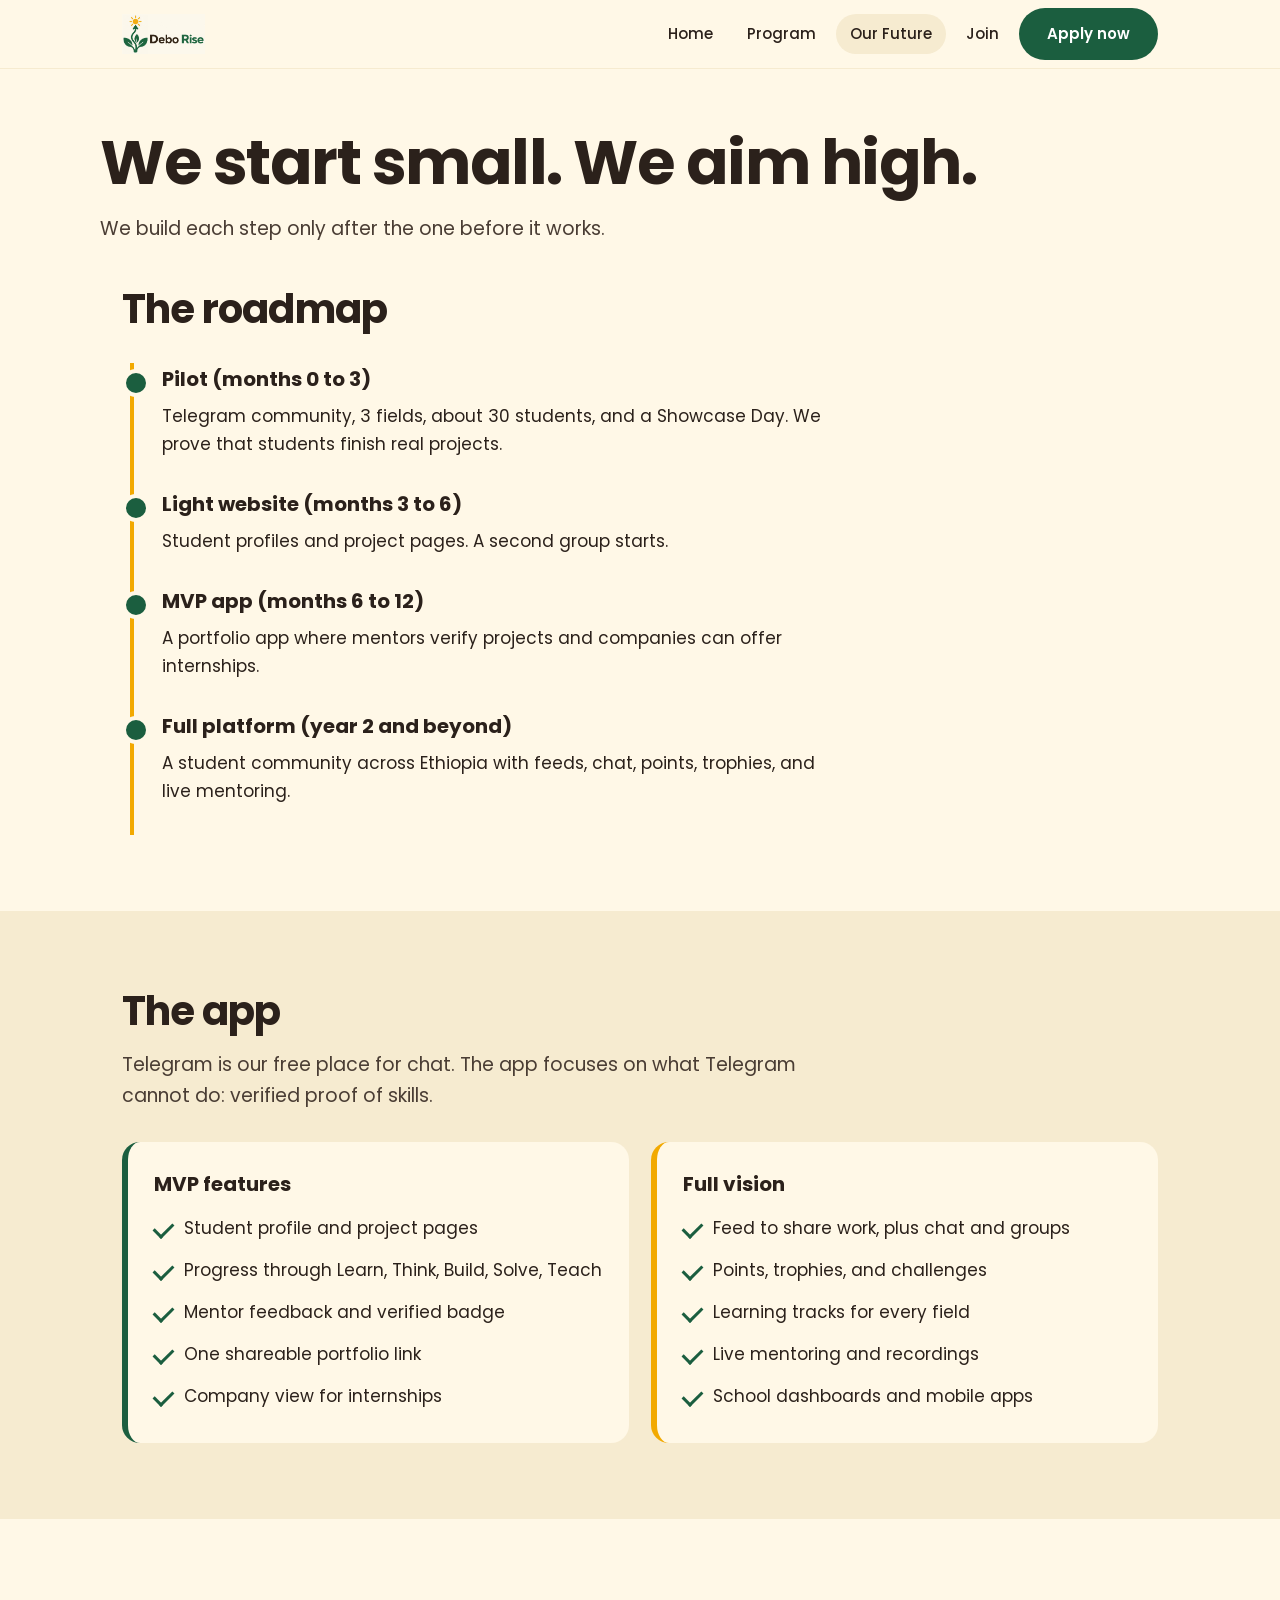
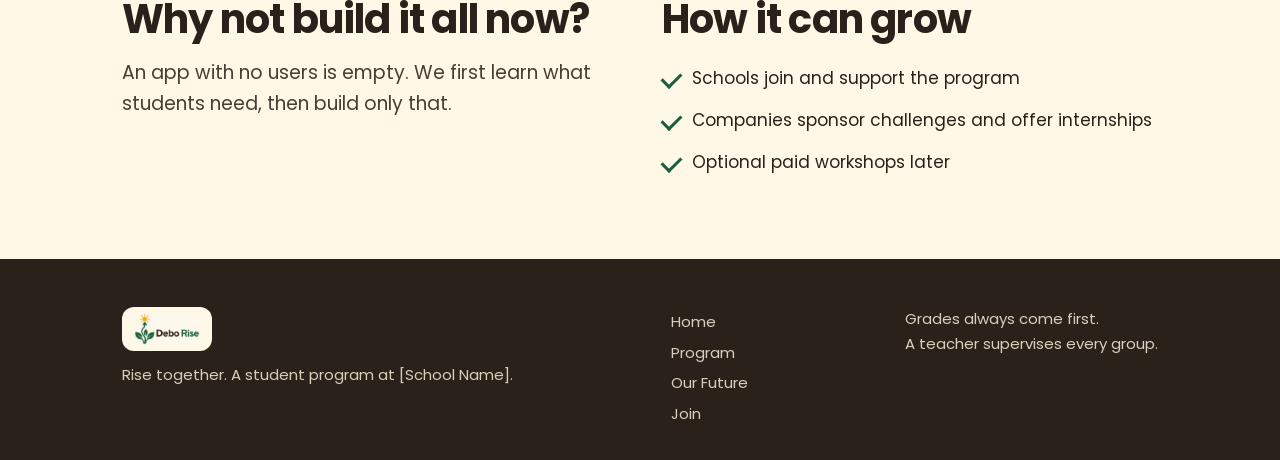
==== future.html @ acecdd5d "initializing git and pushing to github." ====
<!DOCTYPE html><html lang="en"><head><meta charset="utf-8"><meta name="viewport" content="width=device-width,initial-scale=1"><link rel="icon" href="assets/icon.png"><link rel="preconnect" href="https://fonts.googleapis.com"><link href="https://fonts.googleapis.com/css2?family=Poppins:wght@400;500;600;700&display=swap" rel="stylesheet"><link rel="stylesheet" href="style.css"><title>Our Future | Debo Rise</title></head><body><div id="nav"></div>
<main><div class="wrap pagehead"><h1>We start small. We aim high.</h1><p class="lead" style="margin-top:16px">We build each step only after the one before it works.</p></div>
<section style="padding-top:20px"><div class="wrap"><h2>The roadmap</h2><div class="road"><div><h3>Pilot (months 0 to 3)</h3><p>Telegram community, 3 fields, about 30 students, and a Showcase Day. We prove that students finish real projects.</p></div><div><h3>Light website (months 3 to 6)</h3><p>Student profiles and project pages. A second group starts.</p></div><div><h3>MVP app (months 6 to 12)</h3><p>A portfolio app where mentors verify projects and companies can offer internships.</p></div><div><h3>Full platform (year 2 and beyond)</h3><p>A student community across Ethiopia with feeds, chat, points, trophies, and live mentoring.</p></div></div></div></section>
<section class="tint"><div class="wrap"><h2>The app</h2><p class="lead">Telegram is our free place for chat. The app focuses on what Telegram cannot do: verified proof of skills.</p><div class="grid"><div class="card"><h3>MVP features</h3><ul class="tick"><li>Student profile and project pages</li><li>Progress through Learn, Think, Build, Solve, Teach</li><li>Mentor feedback and verified badge</li><li>One shareable portfolio link</li><li>Company view for internships</li></ul></div><div class="card y"><h3>Full vision</h3><ul class="tick"><li>Feed to share work, plus chat and groups</li><li>Points, trophies, and challenges</li><li>Learning tracks for every field</li><li>Live mentoring and recordings</li><li>School dashboards and mobile apps</li></ul></div></div></div></section>
<section><div class="wrap two"><div><h2>Why not build it all now?</h2><p class="lead">An app with no users is empty. We first learn what students need, then build only that.</p></div><div><h2>How it can grow</h2><ul class="tick"><li>Schools join and support the program</li><li>Companies sponsor challenges and offer internships</li><li>Optional paid workshops later</li></ul></div></div></section></main><div id="foot"></div><script src="script.js"></script></body></html>
---- style.css ----
:root{--g:#1B5E3F;--g2:#144a32;--y:#F2A900;--b:#2B211B;--c:#FFF8E7;--c2:#F6EBD0;--t:#D64933;--w:#fff}
*{box-sizing:border-box;margin:0}html{scroll-behavior:smooth}
body{font-family:'Poppins',system-ui,sans-serif;background:var(--c);color:var(--b);line-height:1.65;font-size:17px}
img{max-width:100%;display:block}a{color:inherit}
:focus-visible{outline:3px solid var(--y);outline-offset:3px}
.wrap{max-width:1080px;margin:auto;padding:0 22px}
header{position:sticky;top:0;z-index:9;background:rgba(255,248,231,.94);backdrop-filter:blur(8px);border-bottom:1px solid var(--c2)}
.bar{display:flex;align-items:center;justify-content:space-between;height:68px}
.bar img{height:40px;width:auto}
nav{display:flex;gap:6px;align-items:center}
nav a{text-decoration:none;padding:8px 14px;border-radius:99px;font-weight:500;font-size:15px}
nav a:hover,nav a.on{background:var(--c2)}
nav a.btn{background:var(--g);color:var(--w)}nav a.btn:hover{background:var(--g2)}
#mb{display:none;background:none;border:2px solid var(--g);color:var(--g);border-radius:10px;padding:6px 12px;font:600 15px Poppins,sans-serif;cursor:pointer}
.btn{display:inline-block;background:var(--g);color:var(--w);text-decoration:none;font-weight:600;padding:14px 28px;border-radius:99px;transition:.2s}
.btn:hover{background:var(--g2);transform:translateY(-2px)}
.btn.alt{background:transparent;color:var(--g);box-shadow:inset 0 0 0 2px var(--g)}.btn.alt:hover{background:var(--g);color:var(--w)}
.btn.gold{background:var(--y);color:var(--b)}
h1{font-size:clamp(36px,6vw,62px);line-height:1.1;letter-spacing:-1.5px;font-weight:700}
h2{font-size:clamp(28px,4vw,40px);line-height:1.2;letter-spacing:-.8px;margin-bottom:14px}
h3{font-size:20px;margin-bottom:6px}
p{max-width:62ch}.lead{font-size:19px;color:#4a3d34}
section{padding:76px 0}.tint{background:var(--c2)}
.hero{padding:70px 0 80px}.hgrid{display:grid;grid-template-columns:1.25fr .75fr;gap:40px;align-items:center}
.hero h1 em{font-style:normal;color:var(--g)}
.cta{display:flex;gap:14px;flex-wrap:wrap;margin-top:28px}
.hero img{width:100%;max-width:360px;margin:auto;border-radius:50%;animation:rise 1.4s cubic-bezier(.2,.8,.2,1) both}
@keyframes rise{from{transform:translateY(40px) scale(.94);opacity:0}to{transform:none;opacity:1}}
.facts{display:flex;flex-wrap:wrap;gap:0;margin-top:40px;border-top:2px solid var(--b)}
.facts div{flex:1 1 150px;padding:14px 18px 0 0}.facts b{display:block;font-size:30px;color:var(--g)}
.grid{display:grid;grid-template-columns:repeat(auto-fit,minmax(250px,1fr));gap:22px;margin-top:30px}
.card{background:var(--w);border-radius:18px;padding:26px;border-left:6px solid var(--g)}
.card.y{border-color:var(--y)}.card.t{border-color:var(--t)}
.tint .card{background:var(--c)}
.dark{background:var(--g);color:var(--c)}.dark .lead{color:#e6e0c8}
.steps{display:grid;grid-template-columns:repeat(5,1fr);gap:0;margin-top:34px;counter-reset:s}
.steps div{position:relative;padding:22px 18px;border-top:4px solid var(--y);counter-increment:s}
.steps div:before{content:counter(s);display:block;font-weight:700;font-size:28px;color:var(--y)}
.steps b{display:block;font-size:20px}.steps span{font-size:15px;color:#e6e0c8}
.two{display:grid;grid-template-columns:1fr 1fr;gap:44px;align-items:start}
ul.tick{list-style:none;padding:0}ul.tick li{padding:7px 0 7px 30px;position:relative}
ul.tick li:before{content:"";position:absolute;left:0;top:15px;width:16px;height:9px;border-left:3px solid var(--g);border-bottom:3px solid var(--g);transform:rotate(-45deg)}
.tabs{display:flex;gap:8px;flex-wrap:wrap;margin:26px 0 18px}
.tabs button{font:600 15px Poppins,sans-serif;border:2px solid var(--g);background:none;color:var(--g);padding:10px 18px;border-radius:99px;cursor:pointer}
.tabs button[aria-selected=true]{background:var(--g);color:var(--w)}
#wk{background:var(--w);border-radius:20px;padding:30px;border-top:6px solid var(--y)}
#wk table{width:100%;border-collapse:collapse;margin-top:16px}
#wk td,#wk th{text-align:left;padding:12px 10px;border-bottom:1px solid var(--c2);vertical-align:top}
#wk th{width:34%;color:var(--g)}
.road{border-left:4px solid var(--y);margin:30px 0 0 8px}
.road div{padding:0 0 30px 28px;position:relative}.road div:before{content:"";position:absolute;left:-12px;top:6px;width:20px;height:20px;border-radius:50%;background:var(--g);border:4px solid var(--c)}
.tint .road div:before{border-color:var(--c2)}
details{background:var(--w);border-radius:14px;padding:16px 22px;margin-top:12px}
summary{font-weight:600;cursor:pointer}details p{margin-top:10px}
.quote{font-size:clamp(22px,3vw,30px);line-height:1.4;font-weight:600;max-width:24em}
.pagehead{padding:60px 0 20px}
footer{background:var(--b);color:#d9cfbd;padding:48px 0 30px;font-size:15px}
footer .fg{display:flex;justify-content:space-between;gap:30px;flex-wrap:wrap}footer img{height:44px;background:var(--c);padding:6px 12px;border-radius:12px;margin-bottom:12px}
footer a{display:block;text-decoration:none;padding:3px 0}footer a:hover{color:var(--y)}
@media(max-width:820px){#mb{display:block}nav{display:none;position:absolute;top:68px;left:0;right:0;flex-direction:column;align-items:stretch;background:var(--c);padding:14px 22px 20px;border-bottom:1px solid var(--c2)}nav.open{display:flex}
.hgrid,.two{grid-template-columns:1fr}.hero img{max-width:240px;order:-1}.steps{grid-template-columns:1fr}section{padding:56px 0}
#wk th{width:40%}}
@media(prefers-reduced-motion:reduce){*{animation:none!important;transition:none!important;scroll-behavior:auto}}
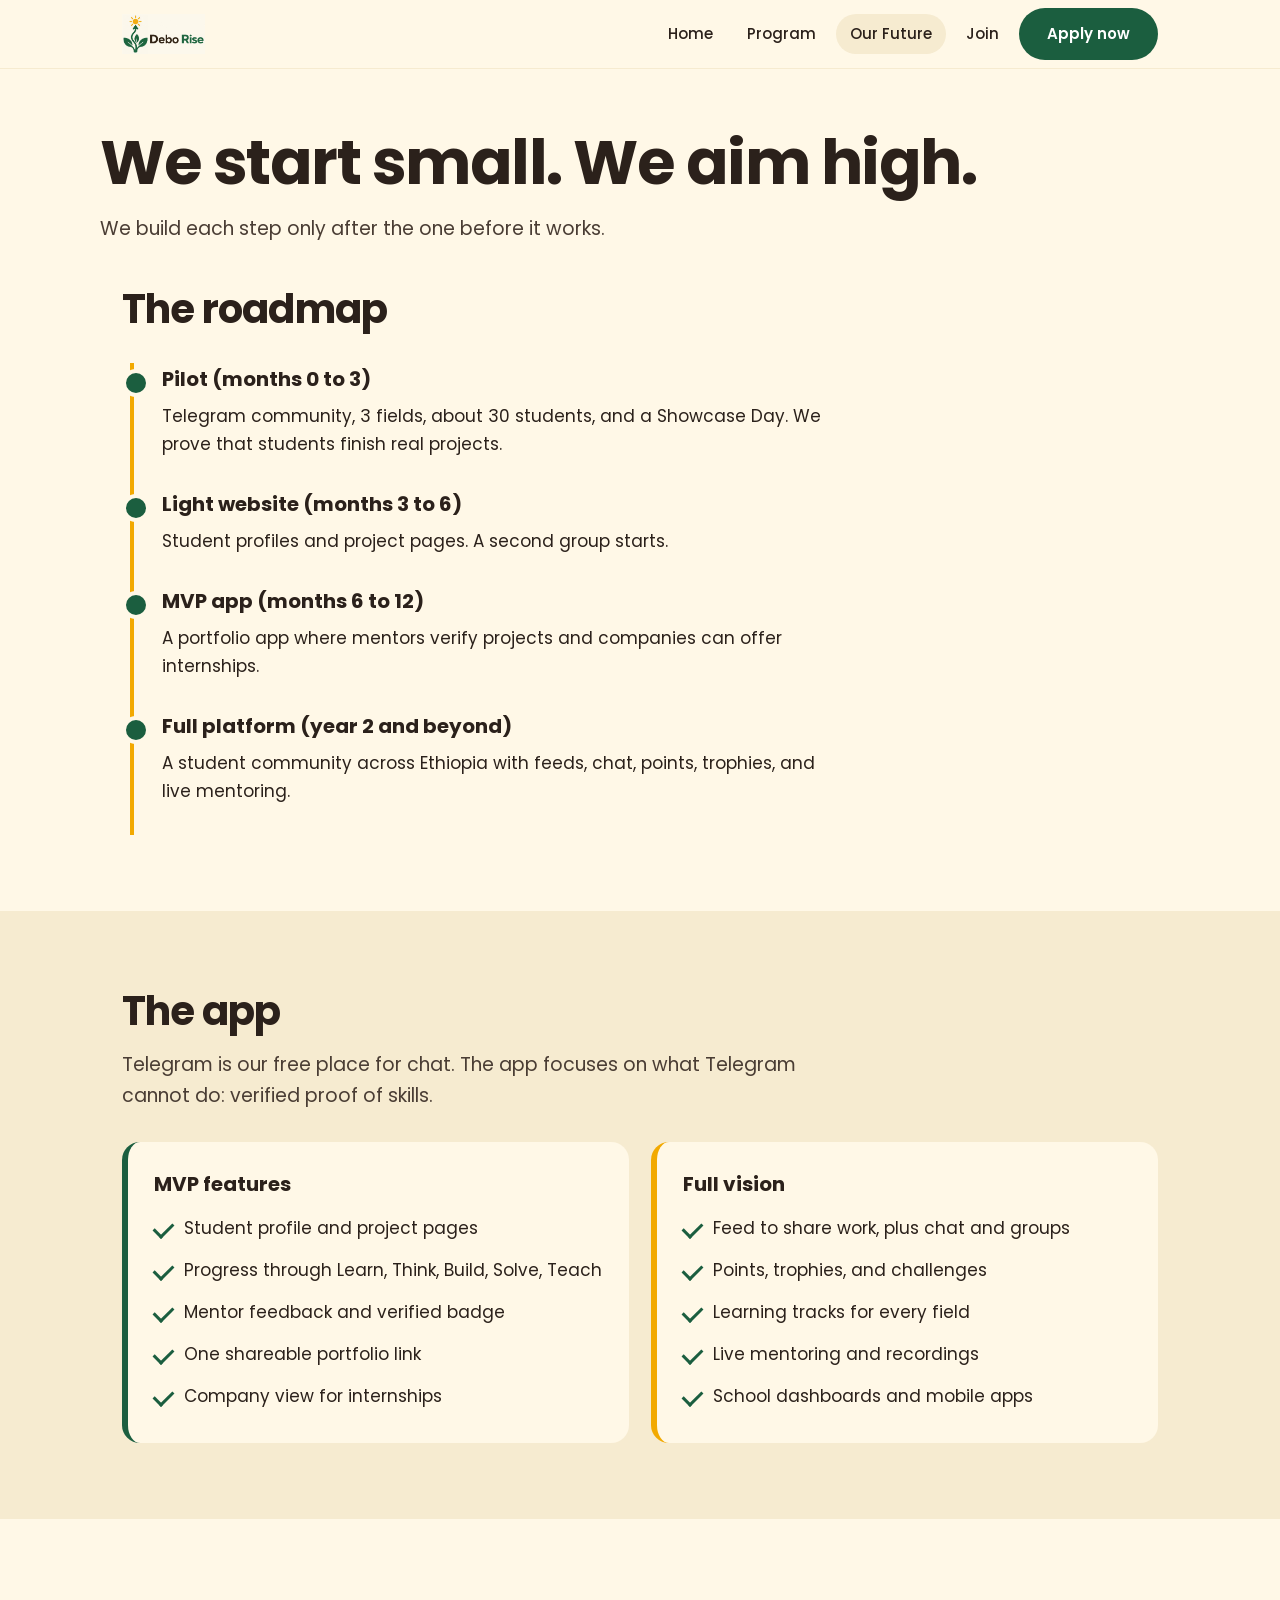
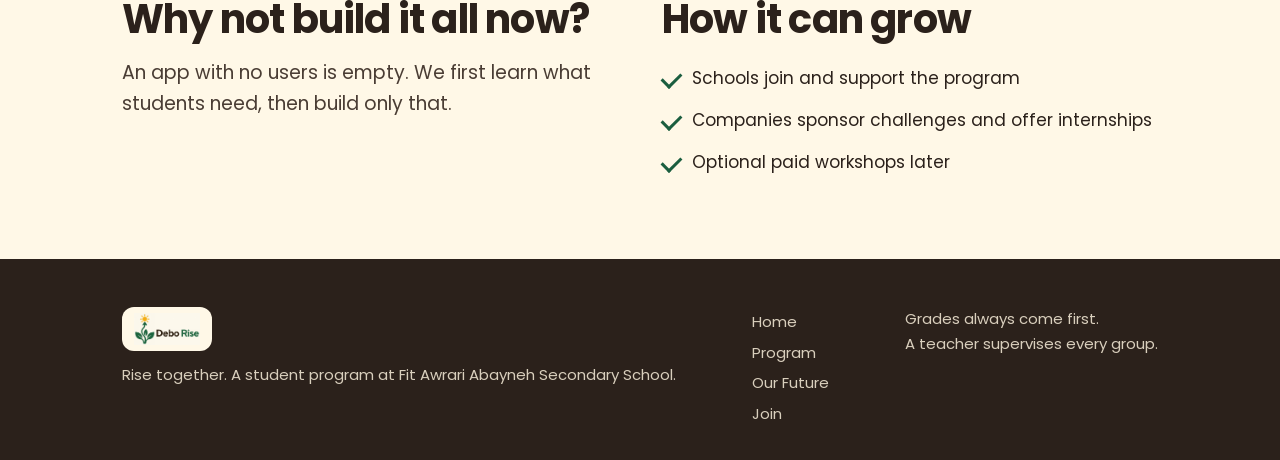
==== commit 334dc9ed: "Refactor HTML structure and improve content layout for future, join, and program pages" ====
--- a/future.html
+++ b/future.html
@@ -1,5 +1,110 @@
-<!DOCTYPE html><html lang="en"><head><meta charset="utf-8"><meta name="viewport" content="width=device-width,initial-scale=1"><link rel="icon" href="assets/icon.png"><link rel="preconnect" href="https://fonts.googleapis.com"><link href="https://fonts.googleapis.com/css2?family=Poppins:wght@400;500;600;700&display=swap" rel="stylesheet"><link rel="stylesheet" href="style.css"><title>Our Future | Debo Rise</title></head><body><div id="nav"></div>
-<main><div class="wrap pagehead"><h1>We start small. We aim high.</h1><p class="lead" style="margin-top:16px">We build each step only after the one before it works.</p></div>
-<section style="padding-top:20px"><div class="wrap"><h2>The roadmap</h2><div class="road"><div><h3>Pilot (months 0 to 3)</h3><p>Telegram community, 3 fields, about 30 students, and a Showcase Day. We prove that students finish real projects.</p></div><div><h3>Light website (months 3 to 6)</h3><p>Student profiles and project pages. A second group starts.</p></div><div><h3>MVP app (months 6 to 12)</h3><p>A portfolio app where mentors verify projects and companies can offer internships.</p></div><div><h3>Full platform (year 2 and beyond)</h3><p>A student community across Ethiopia with feeds, chat, points, trophies, and live mentoring.</p></div></div></div></section>
-<section class="tint"><div class="wrap"><h2>The app</h2><p class="lead">Telegram is our free place for chat. The app focuses on what Telegram cannot do: verified proof of skills.</p><div class="grid"><div class="card"><h3>MVP features</h3><ul class="tick"><li>Student profile and project pages</li><li>Progress through Learn, Think, Build, Solve, Teach</li><li>Mentor feedback and verified badge</li><li>One shareable portfolio link</li><li>Company view for internships</li></ul></div><div class="card y"><h3>Full vision</h3><ul class="tick"><li>Feed to share work, plus chat and groups</li><li>Points, trophies, and challenges</li><li>Learning tracks for every field</li><li>Live mentoring and recordings</li><li>School dashboards and mobile apps</li></ul></div></div></div></section>
-<section><div class="wrap two"><div><h2>Why not build it all now?</h2><p class="lead">An app with no users is empty. We first learn what students need, then build only that.</p></div><div><h2>How it can grow</h2><ul class="tick"><li>Schools join and support the program</li><li>Companies sponsor challenges and offer internships</li><li>Optional paid workshops later</li></ul></div></div></section></main><div id="foot"></div><script src="script.js"></script></body></html>
+<!doctype html>
+<html lang="en">
+  <head>
+    <meta charset="utf-8" />
+    <meta name="viewport" content="width=device-width,initial-scale=1" />
+    <link rel="icon" href="assets/icon.png" />
+    <link rel="preconnect" href="https://fonts.googleapis.com" />
+    <link
+      href="https://fonts.googleapis.com/css2?family=Poppins:wght@400;500;600;700&display=swap"
+      rel="stylesheet"
+    />
+    <link rel="stylesheet" href="style.css" />
+    <title>Our Future | Debo Rise</title>
+  </head>
+  <body>
+    <div id="nav"></div>
+    <main>
+      <div class="wrap pagehead">
+        <h1>We start small. We aim high.</h1>
+        <p class="lead" style="margin-top: 16px">
+          We build each step only after the one before it works.
+        </p>
+      </div>
+      <section style="padding-top: 20px">
+        <div class="wrap">
+          <h2>The roadmap</h2>
+          <div class="road">
+            <div>
+              <h3>Pilot (months 0 to 3)</h3>
+              <p>
+                Telegram community, 3 fields, about 30 students, and a Showcase
+                Day. We prove that students finish real projects.
+              </p>
+            </div>
+            <div>
+              <h3>Light website (months 3 to 6)</h3>
+              <p>Student profiles and project pages. A second group starts.</p>
+            </div>
+            <div>
+              <h3>MVP app (months 6 to 12)</h3>
+              <p>
+                A portfolio app where mentors verify projects and companies can
+                offer internships.
+              </p>
+            </div>
+            <div>
+              <h3>Full platform (year 2 and beyond)</h3>
+              <p>
+                A student community across Ethiopia with feeds, chat, points,
+                trophies, and live mentoring.
+              </p>
+            </div>
+          </div>
+        </div>
+      </section>
+      <section class="tint">
+        <div class="wrap">
+          <h2>The app</h2>
+          <p class="lead">
+            Telegram is our free place for chat. The app focuses on what
+            Telegram cannot do: verified proof of skills.
+          </p>
+          <div class="grid">
+            <div class="card">
+              <h3>MVP features</h3>
+              <ul class="tick">
+                <li>Student profile and project pages</li>
+                <li>Progress through Learn, Think, Build, Solve, Teach</li>
+                <li>Mentor feedback and verified badge</li>
+                <li>One shareable portfolio link</li>
+                <li>Company view for internships</li>
+              </ul>
+            </div>
+            <div class="card y">
+              <h3>Full vision</h3>
+              <ul class="tick">
+                <li>Feed to share work, plus chat and groups</li>
+                <li>Points, trophies, and challenges</li>
+                <li>Learning tracks for every field</li>
+                <li>Live mentoring and recordings</li>
+                <li>School dashboards and mobile apps</li>
+              </ul>
+            </div>
+          </div>
+        </div>
+      </section>
+      <section>
+        <div class="wrap two">
+          <div>
+            <h2>Why not build it all now?</h2>
+            <p class="lead">
+              An app with no users is empty. We first learn what students need,
+              then build only that.
+            </p>
+          </div>
+          <div>
+            <h2>How it can grow</h2>
+            <ul class="tick">
+              <li>Schools join and support the program</li>
+              <li>Companies sponsor challenges and offer internships</li>
+              <li>Optional paid workshops later</li>
+            </ul>
+          </div>
+        </div>
+      </section>
+    </main>
+    <div id="foot"></div>
+    <script src="script.js"></script>
+  </body>
+</html>
--- a/style.css
+++ b/style.css
@@ -1,63 +1,440 @@
-:root{--g:#1B5E3F;--g2:#144a32;--y:#F2A900;--b:#2B211B;--c:#FFF8E7;--c2:#F6EBD0;--t:#D64933;--w:#fff}
-*{box-sizing:border-box;margin:0}html{scroll-behavior:smooth}
-body{font-family:'Poppins',system-ui,sans-serif;background:var(--c);color:var(--b);line-height:1.65;font-size:17px}
-img{max-width:100%;display:block}a{color:inherit}
-:focus-visible{outline:3px solid var(--y);outline-offset:3px}
-.wrap{max-width:1080px;margin:auto;padding:0 22px}
-header{position:sticky;top:0;z-index:9;background:rgba(255,248,231,.94);backdrop-filter:blur(8px);border-bottom:1px solid var(--c2)}
-.bar{display:flex;align-items:center;justify-content:space-between;height:68px}
-.bar img{height:40px;width:auto}
-nav{display:flex;gap:6px;align-items:center}
-nav a{text-decoration:none;padding:8px 14px;border-radius:99px;font-weight:500;font-size:15px}
-nav a:hover,nav a.on{background:var(--c2)}
-nav a.btn{background:var(--g);color:var(--w)}nav a.btn:hover{background:var(--g2)}
-#mb{display:none;background:none;border:2px solid var(--g);color:var(--g);border-radius:10px;padding:6px 12px;font:600 15px Poppins,sans-serif;cursor:pointer}
-.btn{display:inline-block;background:var(--g);color:var(--w);text-decoration:none;font-weight:600;padding:14px 28px;border-radius:99px;transition:.2s}
-.btn:hover{background:var(--g2);transform:translateY(-2px)}
-.btn.alt{background:transparent;color:var(--g);box-shadow:inset 0 0 0 2px var(--g)}.btn.alt:hover{background:var(--g);color:var(--w)}
-.btn.gold{background:var(--y);color:var(--b)}
-h1{font-size:clamp(36px,6vw,62px);line-height:1.1;letter-spacing:-1.5px;font-weight:700}
-h2{font-size:clamp(28px,4vw,40px);line-height:1.2;letter-spacing:-.8px;margin-bottom:14px}
-h3{font-size:20px;margin-bottom:6px}
-p{max-width:62ch}.lead{font-size:19px;color:#4a3d34}
-section{padding:76px 0}.tint{background:var(--c2)}
-.hero{padding:70px 0 80px}.hgrid{display:grid;grid-template-columns:1.25fr .75fr;gap:40px;align-items:center}
-.hero h1 em{font-style:normal;color:var(--g)}
-.cta{display:flex;gap:14px;flex-wrap:wrap;margin-top:28px}
-.hero img{width:100%;max-width:360px;margin:auto;border-radius:50%;animation:rise 1.4s cubic-bezier(.2,.8,.2,1) both}
-@keyframes rise{from{transform:translateY(40px) scale(.94);opacity:0}to{transform:none;opacity:1}}
-.facts{display:flex;flex-wrap:wrap;gap:0;margin-top:40px;border-top:2px solid var(--b)}
-.facts div{flex:1 1 150px;padding:14px 18px 0 0}.facts b{display:block;font-size:30px;color:var(--g)}
-.grid{display:grid;grid-template-columns:repeat(auto-fit,minmax(250px,1fr));gap:22px;margin-top:30px}
-.card{background:var(--w);border-radius:18px;padding:26px;border-left:6px solid var(--g)}
-.card.y{border-color:var(--y)}.card.t{border-color:var(--t)}
-.tint .card{background:var(--c)}
-.dark{background:var(--g);color:var(--c)}.dark .lead{color:#e6e0c8}
-.steps{display:grid;grid-template-columns:repeat(5,1fr);gap:0;margin-top:34px;counter-reset:s}
-.steps div{position:relative;padding:22px 18px;border-top:4px solid var(--y);counter-increment:s}
-.steps div:before{content:counter(s);display:block;font-weight:700;font-size:28px;color:var(--y)}
-.steps b{display:block;font-size:20px}.steps span{font-size:15px;color:#e6e0c8}
-.two{display:grid;grid-template-columns:1fr 1fr;gap:44px;align-items:start}
-ul.tick{list-style:none;padding:0}ul.tick li{padding:7px 0 7px 30px;position:relative}
-ul.tick li:before{content:"";position:absolute;left:0;top:15px;width:16px;height:9px;border-left:3px solid var(--g);border-bottom:3px solid var(--g);transform:rotate(-45deg)}
-.tabs{display:flex;gap:8px;flex-wrap:wrap;margin:26px 0 18px}
-.tabs button{font:600 15px Poppins,sans-serif;border:2px solid var(--g);background:none;color:var(--g);padding:10px 18px;border-radius:99px;cursor:pointer}
-.tabs button[aria-selected=true]{background:var(--g);color:var(--w)}
-#wk{background:var(--w);border-radius:20px;padding:30px;border-top:6px solid var(--y)}
-#wk table{width:100%;border-collapse:collapse;margin-top:16px}
-#wk td,#wk th{text-align:left;padding:12px 10px;border-bottom:1px solid var(--c2);vertical-align:top}
-#wk th{width:34%;color:var(--g)}
-.road{border-left:4px solid var(--y);margin:30px 0 0 8px}
-.road div{padding:0 0 30px 28px;position:relative}.road div:before{content:"";position:absolute;left:-12px;top:6px;width:20px;height:20px;border-radius:50%;background:var(--g);border:4px solid var(--c)}
-.tint .road div:before{border-color:var(--c2)}
-details{background:var(--w);border-radius:14px;padding:16px 22px;margin-top:12px}
-summary{font-weight:600;cursor:pointer}details p{margin-top:10px}
-.quote{font-size:clamp(22px,3vw,30px);line-height:1.4;font-weight:600;max-width:24em}
-.pagehead{padding:60px 0 20px}
-footer{background:var(--b);color:#d9cfbd;padding:48px 0 30px;font-size:15px}
-footer .fg{display:flex;justify-content:space-between;gap:30px;flex-wrap:wrap}footer img{height:44px;background:var(--c);padding:6px 12px;border-radius:12px;margin-bottom:12px}
-footer a{display:block;text-decoration:none;padding:3px 0}footer a:hover{color:var(--y)}
-@media(max-width:820px){#mb{display:block}nav{display:none;position:absolute;top:68px;left:0;right:0;flex-direction:column;align-items:stretch;background:var(--c);padding:14px 22px 20px;border-bottom:1px solid var(--c2)}nav.open{display:flex}
-.hgrid,.two{grid-template-columns:1fr}.hero img{max-width:240px;order:-1}.steps{grid-template-columns:1fr}section{padding:56px 0}
-#wk th{width:40%}}
-@media(prefers-reduced-motion:reduce){*{animation:none!important;transition:none!important;scroll-behavior:auto}}
+:root {
+  --g: #1b5e3f;
+  --g2: #144a32;
+  --y: #f2a900;
+  --b: #2b211b;
+  --c: #fff8e7;
+  --c2: #f6ebd0;
+  --t: #d64933;
+  --w: #fff;
+}
+* {
+  box-sizing: border-box;
+  margin: 0;
+}
+html {
+  scroll-behavior: smooth;
+}
+body {
+  font-family: "Poppins", system-ui, sans-serif;
+  background: var(--c);
+  color: var(--b);
+  line-height: 1.65;
+  font-size: 17px;
+}
+img {
+  max-width: 100%;
+  display: block;
+}
+a {
+  color: inherit;
+}
+:focus-visible {
+  outline: 3px solid var(--y);
+  outline-offset: 3px;
+}
+.wrap {
+  max-width: 1080px;
+  margin: auto;
+  padding: 0 22px;
+}
+header {
+  position: sticky;
+  top: 0;
+  z-index: 9;
+  background: rgba(255, 248, 231, 0.94);
+  backdrop-filter: blur(8px);
+  border-bottom: 1px solid var(--c2);
+}
+.bar {
+  display: flex;
+  align-items: center;
+  justify-content: space-between;
+  height: 68px;
+}
+.bar img {
+  height: 40px;
+  width: auto;
+}
+nav {
+  display: flex;
+  gap: 6px;
+  align-items: center;
+}
+nav a {
+  text-decoration: none;
+  padding: 8px 14px;
+  border-radius: 99px;
+  font-weight: 500;
+  font-size: 15px;
+}
+nav a:hover,
+nav a.on {
+  background: var(--c2);
+}
+nav a.btn {
+  background: var(--g);
+  color: var(--w);
+}
+nav a.btn:hover {
+  background: var(--g2);
+}
+#mb {
+  display: none;
+  background: none;
+  border: 2px solid var(--g);
+  color: var(--g);
+  border-radius: 10px;
+  padding: 6px 12px;
+  font:
+    600 15px Poppins,
+    sans-serif;
+  cursor: pointer;
+}
+.btn {
+  display: inline-block;
+  background: var(--g);
+  color: var(--w);
+  text-decoration: none;
+  font-weight: 600;
+  padding: 14px 28px;
+  border-radius: 99px;
+  transition: 0.2s;
+}
+.btn:hover {
+  background: var(--g2);
+  transform: translateY(-2px);
+}
+.btn.alt {
+  background: transparent;
+  color: var(--g);
+  box-shadow: inset 0 0 0 2px var(--g);
+}
+.btn.alt:hover {
+  background: var(--g);
+  color: var(--w);
+}
+.btn.gold {
+  background: var(--y);
+  color: var(--b);
+}
+h1 {
+  font-size: clamp(36px, 6vw, 62px);
+  line-height: 1.1;
+  letter-spacing: -1.5px;
+  font-weight: 700;
+}
+h2 {
+  font-size: clamp(28px, 4vw, 40px);
+  line-height: 1.2;
+  letter-spacing: -0.8px;
+  margin-bottom: 14px;
+}
+h3 {
+  font-size: 20px;
+  margin-bottom: 6px;
+}
+p {
+  max-width: 62ch;
+}
+.lead {
+  font-size: 19px;
+  color: #4a3d34;
+}
+section {
+  padding: 76px 0;
+}
+.tint {
+  background: var(--c2);
+}
+.hero {
+  padding: 70px 0 80px;
+}
+.hgrid {
+  display: grid;
+  grid-template-columns: 1.25fr 0.75fr;
+  gap: 40px;
+  align-items: center;
+}
+.hero h1 em {
+  font-style: normal;
+  color: var(--g);
+}
+.cta {
+  display: flex;
+  gap: 14px;
+  flex-wrap: wrap;
+  margin-top: 28px;
+}
+.hero img {
+  width: 100%;
+  max-width: 360px;
+  margin: auto;
+  border-radius: 50%;
+  animation: rise 1.4s cubic-bezier(0.2, 0.8, 0.2, 1) both;
+}
+@keyframes rise {
+  from {
+    transform: translateY(40px) scale(0.94);
+    opacity: 0;
+  }
+  to {
+    transform: none;
+    opacity: 1;
+  }
+}
+.facts {
+  display: flex;
+  flex-wrap: wrap;
+  gap: 0;
+  margin-top: 40px;
+  border-top: 2px solid var(--b);
+}
+.facts div {
+  flex: 1 1 150px;
+  padding: 14px 18px 0 0;
+}
+.facts b {
+  display: block;
+  font-size: 30px;
+  color: var(--g);
+}
+.grid {
+  display: grid;
+  grid-template-columns: repeat(auto-fit, minmax(250px, 1fr));
+  gap: 22px;
+  margin-top: 30px;
+}
+.card {
+  background: var(--w);
+  border-radius: 18px;
+  padding: 26px;
+  border-left: 6px solid var(--g);
+}
+.card.y {
+  border-color: var(--y);
+}
+.card.t {
+  border-color: var(--t);
+}
+.tint .card {
+  background: var(--c);
+}
+.dark {
+  background: var(--g);
+  color: var(--c);
+}
+.dark .lead {
+  color: #e6e0c8;
+}
+.steps {
+  display: grid;
+  grid-template-columns: repeat(5, 1fr);
+  gap: 0;
+  margin-top: 34px;
+  counter-reset: s;
+}
+.steps div {
+  position: relative;
+  padding: 22px 18px;
+  border-top: 4px solid var(--y);
+  counter-increment: s;
+}
+.steps div:before {
+  content: counter(s);
+  display: block;
+  font-weight: 700;
+  font-size: 28px;
+  color: var(--y);
+}
+.steps b {
+  display: block;
+  font-size: 20px;
+}
+.steps span {
+  font-size: 15px;
+  color: #e6e0c8;
+}
+.two {
+  display: grid;
+  grid-template-columns: 1fr 1fr;
+  gap: 44px;
+  align-items: start;
+}
+ul.tick {
+  list-style: none;
+  padding: 0;
+}
+ul.tick li {
+  padding: 7px 0 7px 30px;
+  position: relative;
+}
+ul.tick li:before {
+  content: "";
+  position: absolute;
+  left: 0;
+  top: 15px;
+  width: 16px;
+  height: 9px;
+  border-left: 3px solid var(--g);
+  border-bottom: 3px solid var(--g);
+  transform: rotate(-45deg);
+}
+.tabs {
+  display: flex;
+  gap: 8px;
+  flex-wrap: wrap;
+  margin: 26px 0 18px;
+}
+.tabs button {
+  font:
+    600 15px Poppins,
+    sans-serif;
+  border: 2px solid var(--g);
+  background: none;
+  color: var(--g);
+  padding: 10px 18px;
+  border-radius: 99px;
+  cursor: pointer;
+}
+.tabs button[aria-selected="true"] {
+  background: var(--g);
+  color: var(--w);
+}
+#wk {
+  background: var(--w);
+  border-radius: 20px;
+  padding: 30px;
+  border-top: 6px solid var(--y);
+}
+#wk table {
+  width: 100%;
+  border-collapse: collapse;
+  margin-top: 16px;
+}
+#wk td,
+#wk th {
+  text-align: left;
+  padding: 12px 10px;
+  border-bottom: 1px solid var(--c2);
+  vertical-align: top;
+}
+#wk th {
+  width: 34%;
+  color: var(--g);
+}
+.road {
+  border-left: 4px solid var(--y);
+  margin: 30px 0 0 8px;
+}
+.road div {
+  padding: 0 0 30px 28px;
+  position: relative;
+}
+.road div:before {
+  content: "";
+  position: absolute;
+  left: -12px;
+  top: 6px;
+  width: 20px;
+  height: 20px;
+  border-radius: 50%;
+  background: var(--g);
+  border: 4px solid var(--c);
+}
+.tint .road div:before {
+  border-color: var(--c2);
+}
+details {
+  background: var(--w);
+  border-radius: 14px;
+  padding: 16px 22px;
+  margin-top: 12px;
+}
+summary {
+  font-weight: 600;
+  cursor: pointer;
+}
+details p {
+  margin-top: 10px;
+}
+.quote {
+  font-size: clamp(22px, 3vw, 30px);
+  line-height: 1.4;
+  font-weight: 600;
+  max-width: 24em;
+}
+.pagehead {
+  padding: 60px 0 20px;
+}
+footer {
+  background: var(--b);
+  color: #d9cfbd;
+  padding: 48px 0 30px;
+  font-size: 15px;
+}
+footer .fg {
+  display: flex;
+  justify-content: space-between;
+  gap: 30px;
+  flex-wrap: wrap;
+}
+footer img {
+  height: 44px;
+  background: var(--c);
+  padding: 6px 12px;
+  border-radius: 12px;
+  margin-bottom: 12px;
+}
+footer a {
+  display: block;
+  text-decoration: none;
+  padding: 3px 0;
+}
+footer a:hover {
+  color: var(--y);
+}
+@media (max-width: 820px) {
+  #mb {
+    display: block;
+  }
+  nav {
+    display: none;
+    position: absolute;
+    top: 68px;
+    left: 0;
+    right: 0;
+    flex-direction: column;
+    align-items: stretch;
+    background: var(--c);
+    padding: 14px 22px 20px;
+    border-bottom: 1px solid var(--c2);
+  }
+  nav.open {
+    display: flex;
+  }
+  .hgrid,
+  .two {
+    grid-template-columns: 1fr;
+  }
+  .hero img {
+    max-width: 240px;
+    order: -1;
+  }
+  .steps {
+    grid-template-columns: 1fr;
+  }
+  section {
+    padding: 56px 0;
+  }
+  #wk th {
+    width: 40%;
+  }
+}
+@media (prefers-reduced-motion: reduce) {
+  * {
+    animation: none !important;
+    transition: none !important;
+    scroll-behavior: auto;
+  }
+}
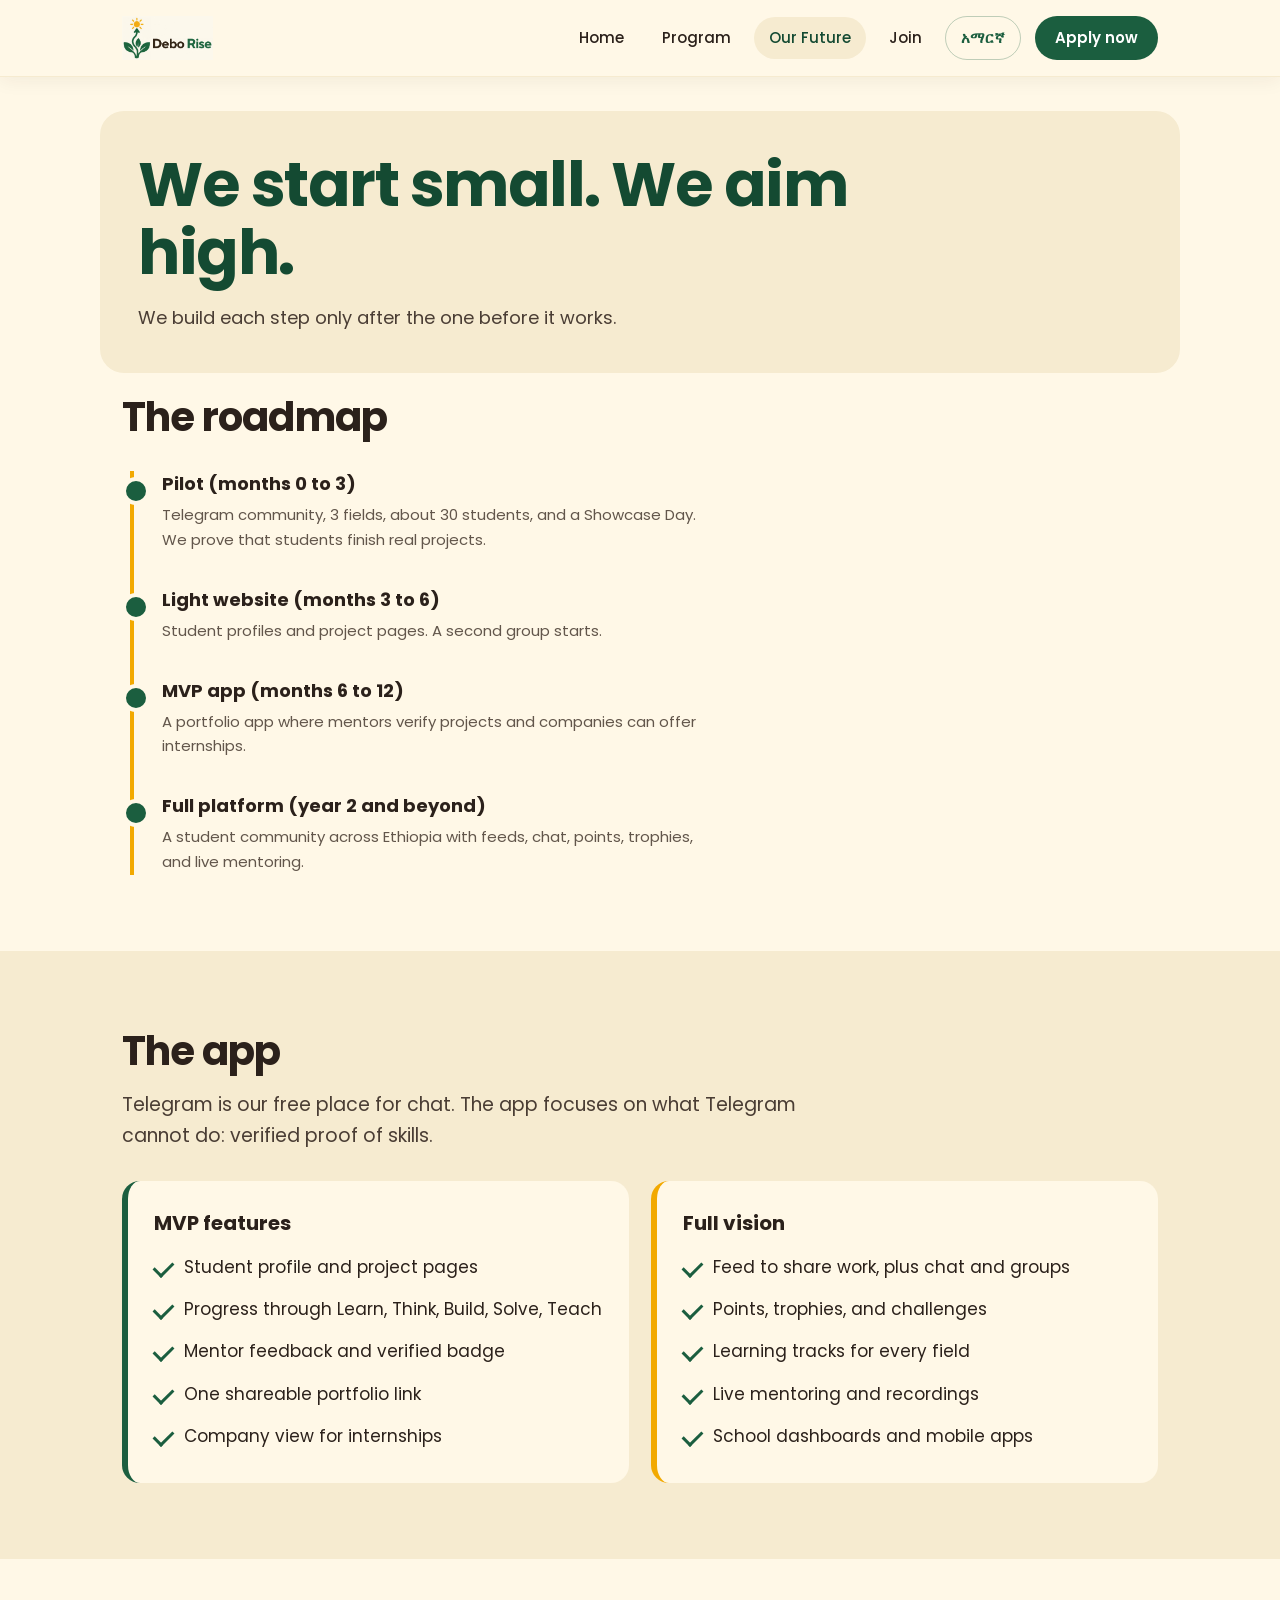
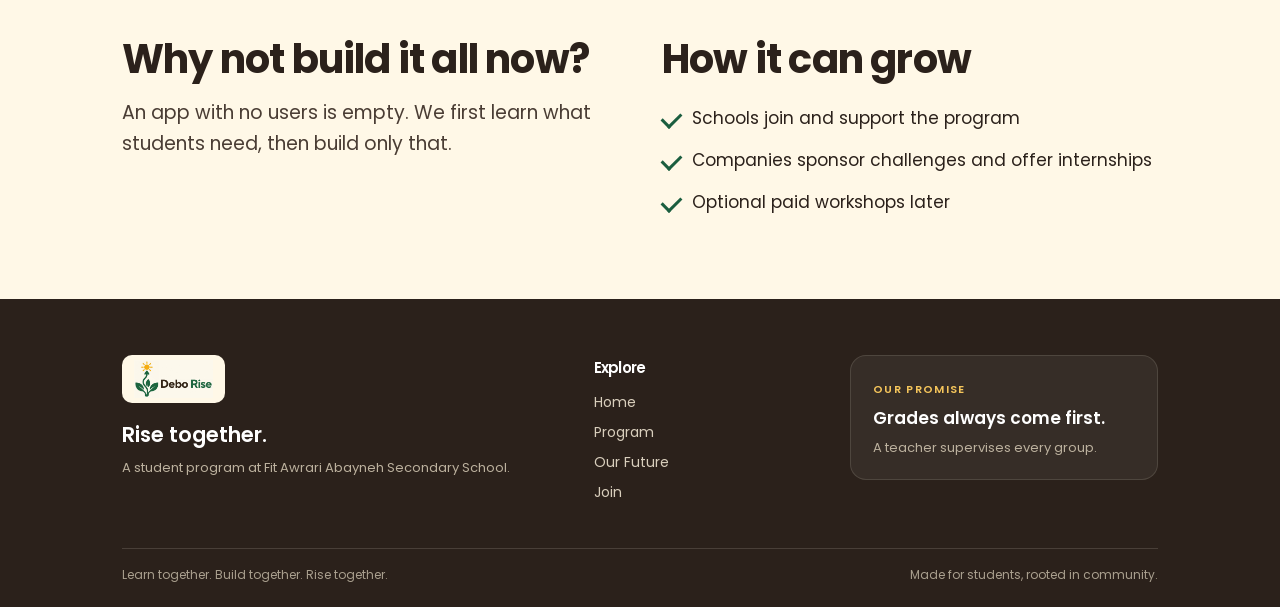
==== commit d9dad46e: "feat: enhance localization support and improve UI" ====
--- a/future.html
+++ b/future.html
@@ -6,7 +6,7 @@
     <link rel="icon" href="assets/icon.png" />
     <link rel="preconnect" href="https://fonts.googleapis.com" />
     <link
-      href="https://fonts.googleapis.com/css2?family=Poppins:wght@400;500;600;700&display=swap"
+      href="https://fonts.googleapis.com/css2?family=Poppins:wght@400;500;600;700&family=Noto+Sans+Ethiopic:wght@400;500;600;700&display=swap"
       rel="stylesheet"
     />
     <link rel="stylesheet" href="style.css" />
@@ -16,36 +16,36 @@
     <div id="nav"></div>
     <main>
       <div class="wrap pagehead">
-        <h1>We start small. We aim high.</h1>
-        <p class="lead" style="margin-top: 16px">
+        <h1 data-i18n="future.hero">We start small. We aim high.</h1>
+        <p class="lead" data-i18n="future.lead" style="margin-top: 16px">
           We build each step only after the one before it works.
         </p>
       </div>
       <section style="padding-top: 20px">
         <div class="wrap">
-          <h2>The roadmap</h2>
+          <h2 data-i18n="future.roadmap">The roadmap</h2>
           <div class="road">
             <div>
-              <h3>Pilot (months 0 to 3)</h3>
-              <p>
+              <h3 data-i18n="future.pilot">Pilot (months 0 to 3)</h3>
+              <p data-i18n="future.pilotText">
                 Telegram community, 3 fields, about 30 students, and a Showcase
                 Day. We prove that students finish real projects.
               </p>
             </div>
             <div>
-              <h3>Light website (months 3 to 6)</h3>
-              <p>Student profiles and project pages. A second group starts.</p>
+              <h3 data-i18n="future.light">Light website (months 3 to 6)</h3>
+              <p data-i18n="future.lightText">Student profiles and project pages. A second group starts.</p>
             </div>
             <div>
-              <h3>MVP app (months 6 to 12)</h3>
-              <p>
+              <h3 data-i18n="future.mvpApp">MVP app (months 6 to 12)</h3>
+              <p data-i18n="future.mvpText">
                 A portfolio app where mentors verify projects and companies can
                 offer internships.
               </p>
             </div>
             <div>
-              <h3>Full platform (year 2 and beyond)</h3>
-              <p>
+              <h3 data-i18n="future.fullPlatform">Full platform (year 2 and beyond)</h3>
+              <p data-i18n="future.fullText">
                 A student community across Ethiopia with feeds, chat, points,
                 trophies, and live mentoring.
               </p>
@@ -55,15 +55,15 @@
       </section>
       <section class="tint">
         <div class="wrap">
-          <h2>The app</h2>
-          <p class="lead">
+          <h2 data-i18n="future.app">The app</h2>
+          <p class="lead" data-i18n="future.appLead">
             Telegram is our free place for chat. The app focuses on what
             Telegram cannot do: verified proof of skills.
           </p>
           <div class="grid">
             <div class="card">
-              <h3>MVP features</h3>
-              <ul class="tick">
+              <h3 data-i18n="future.mvp">MVP features</h3>
+              <ul class="tick" data-i18n-list="future.mvpList">
                 <li>Student profile and project pages</li>
                 <li>Progress through Learn, Think, Build, Solve, Teach</li>
                 <li>Mentor feedback and verified badge</li>
@@ -72,8 +72,8 @@
               </ul>
             </div>
             <div class="card y">
-              <h3>Full vision</h3>
-              <ul class="tick">
+              <h3 data-i18n="future.full">Full vision</h3>
+              <ul class="tick" data-i18n-list="future.fullList">
                 <li>Feed to share work, plus chat and groups</li>
                 <li>Points, trophies, and challenges</li>
                 <li>Learning tracks for every field</li>
@@ -87,15 +87,15 @@
       <section>
         <div class="wrap two">
           <div>
-            <h2>Why not build it all now?</h2>
-            <p class="lead">
+            <h2 data-i18n="future.why">Why not build it all now?</h2>
+            <p class="lead" data-i18n="future.whyLead">
               An app with no users is empty. We first learn what students need,
               then build only that.
             </p>
           </div>
           <div>
-            <h2>How it can grow</h2>
-            <ul class="tick">
+            <h2 data-i18n="future.how">How it can grow</h2>
+            <ul class="tick" data-i18n-list="future.growList">
               <li>Schools join and support the program</li>
               <li>Companies sponsor challenges and offer internships</li>
               <li>Optional paid workshops later</li>
--- a/style.css
+++ b/style.css
@@ -22,6 +22,10 @@
   line-height: 1.65;
   font-size: 17px;
 }
+html[lang="am"] body {
+  font-family: "Noto Sans Ethiopic", "Nyala", system-ui, sans-serif;
+  line-height: 1.8;
+}
 img {
   max-width: 100%;
   display: block;
@@ -42,50 +46,75 @@
   position: sticky;
   top: 0;
   z-index: 9;
-  background: rgba(255, 248, 231, 0.94);
-  backdrop-filter: blur(8px);
+  background: var(--c);
   border-bottom: 1px solid var(--c2);
+  box-shadow: 0 4px 18px rgba(43, 33, 27, 0.06);
 }
 .bar {
   display: flex;
   align-items: center;
   justify-content: space-between;
-  height: 68px;
+  height: 76px;
 }
 .bar img {
-  height: 40px;
+  height: 44px;
   width: auto;
 }
-nav {
+header nav {
   display: flex;
-  gap: 6px;
+  gap: 8px;
   align-items: center;
 }
-nav a {
+header nav a {
   text-decoration: none;
-  padding: 8px 14px;
+  padding: 9px 15px;
   border-radius: 99px;
   font-weight: 500;
   font-size: 15px;
-}
-nav a:hover,
-nav a.on {
+  transition:
+    background-color 160ms ease,
+    color 160ms ease;
+}
+header nav .lang-toggle {
+  background: transparent;
+  border: 1px solid rgba(27, 94, 63, 0.28);
+  border-radius: 99px;
+  color: var(--g);
+  cursor: pointer;
+  font: inherit;
+  font-size: 15px;
+  font-weight: 600;
+  padding: 9px 15px;
+  transition:
+    background-color 160ms ease,
+    color 160ms ease,
+    border-color 160ms ease;
+}
+header nav .lang-toggle:hover {
   background: var(--c2);
-}
-nav a.btn {
+  border-color: var(--g);
+}
+header nav a:hover,
+header nav a.on {
+  background: var(--c2);
+  color: var(--g2);
+}
+header nav a.btn {
   background: var(--g);
   color: var(--w);
-}
-nav a.btn:hover {
+  padding: 10px 20px;
+  margin-left: 6px;
+}
+header nav a.btn:hover {
   background: var(--g2);
 }
 #mb {
   display: none;
-  background: none;
-  border: 2px solid var(--g);
-  color: var(--g);
-  border-radius: 10px;
-  padding: 6px 12px;
+  background: var(--g);
+  border: 1px solid var(--g);
+  color: var(--w);
+  border-radius: 99px;
+  padding: 8px 16px;
   font:
     600 15px Poppins,
     sans-serif;
@@ -290,22 +319,40 @@
   font:
     600 15px Poppins,
     sans-serif;
-  border: 2px solid var(--g);
-  background: none;
-  color: var(--g);
-  padding: 10px 18px;
+  border: 1px solid rgba(27, 94, 63, 0.28);
+  background: var(--w);
+  color: var(--g);
+  padding: 10px 20px;
   border-radius: 99px;
   cursor: pointer;
+  transition:
+    background-color 160ms ease,
+    color 160ms ease,
+    border-color 160ms ease,
+    transform 160ms ease;
+}
+.tabs button:hover {
+  border-color: var(--g);
+  transform: translateY(-1px);
 }
 .tabs button[aria-selected="true"] {
   background: var(--g);
+  border-color: var(--g);
   color: var(--w);
 }
 #wk {
   background: var(--w);
   border-radius: 20px;
-  padding: 30px;
+  padding: 30px 34px;
   border-top: 6px solid var(--y);
+  box-shadow: 0 12px 32px rgba(43, 33, 27, 0.07);
+}
+#wk h3 {
+  color: var(--g);
+  font-size: 24px;
+}
+#wk > p {
+  color: #62564b;
 }
 #wk table {
   width: 100%;
@@ -320,6 +367,9 @@
   vertical-align: top;
 }
 #wk th {
+  font-weight: 600;
+}
+#wk th {
   width: 34%;
   color: var(--g);
 }
@@ -328,8 +378,19 @@
   margin: 30px 0 0 8px;
 }
 .road div {
-  padding: 0 0 30px 28px;
+  padding: 0 0 34px 28px;
   position: relative;
+}
+.road div:last-child {
+  padding-bottom: 0;
+}
+.road h3 {
+  font-size: 18px;
+  line-height: 1.45;
+}
+.road p {
+  color: #62564b;
+  font-size: 15px;
 }
 .road div:before {
   content: "";
@@ -347,16 +408,44 @@
 }
 details {
   background: var(--w);
-  border-radius: 14px;
-  padding: 16px 22px;
+  border: 1px solid rgba(43, 33, 27, 0.08);
+  border-radius: 16px;
+  padding: 17px 20px;
   margin-top: 12px;
+  transition:
+    border-color 160ms ease,
+    box-shadow 160ms ease;
+}
+details[open] {
+  border-color: rgba(27, 94, 63, 0.28);
+  box-shadow: 0 8px 22px rgba(43, 33, 27, 0.05);
 }
 summary {
+  display: flex;
+  align-items: center;
+  justify-content: space-between;
   font-weight: 600;
   cursor: pointer;
+  list-style: none;
+}
+summary::-webkit-details-marker {
+  display: none;
+}
+summary::after {
+  content: "+";
+  color: var(--g);
+  font-size: 21px;
+  font-weight: 400;
+  line-height: 1;
+  margin-left: 16px;
+}
+details[open] summary::after {
+  content: "−";
 }
 details p {
   margin-top: 10px;
+  color: #62564b;
+  font-size: 15px;
 }
 .quote {
   font-size: clamp(22px, 3vw, 30px);
@@ -365,53 +454,144 @@
   max-width: 24em;
 }
 .pagehead {
-  padding: 60px 0 20px;
+  background: var(--c2);
+  border-radius: 24px;
+  margin-top: 34px;
+  padding: 40px 38px;
+}
+.pagehead h1 {
+  max-width: 18ch;
+  color: var(--g2);
+}
+.pagehead .lead {
+  max-width: 58ch;
+  font-size: 18px;
+}
+@media (max-width: 600px) {
+  .pagehead {
+    border-radius: 18px;
+    margin: 20px 16px 0;
+    padding: 28px 22px;
+  }
+  #wk {
+    padding: 24px 18px;
+    overflow-x: auto;
+  }
+  #wk table {
+    min-width: 420px;
+  }
 }
 footer {
   background: var(--b);
   color: #d9cfbd;
-  padding: 48px 0 30px;
+  padding: 56px 0 22px;
   font-size: 15px;
 }
 footer .fg {
+  display: grid;
+  grid-template-columns: 1.35fr 0.65fr 1fr;
+  gap: 56px;
+  align-items: start;
+  padding-bottom: 42px;
+}
+footer img {
+  height: 48px;
+  width: auto;
+  background: var(--c);
+  padding: 5px 12px;
+  border-radius: 10px;
+  margin-bottom: 18px;
+}
+.footer-brand p {
+  color: var(--w);
+  font-size: 21px;
+  font-weight: 600;
+  line-height: 1.35;
+  margin-bottom: 6px;
+}
+.footer-brand span,
+.footer-promise > span:last-child {
+  color: #bcb19e;
+  font-size: 13px;
+}
+.footer-links h2 {
+  color: var(--w);
+  font-size: 15px;
+  font-weight: 600;
+  margin: 4px 0 12px;
+}
+.footer-links nav {
+  display: grid;
+  justify-items: start;
+  gap: 3px;
+}
+footer a {
+  text-decoration: none;
+  color: #d9cfbd;
+  font-size: 14px;
+  padding: 2px 0;
+  transition: color 160ms ease;
+}
+footer a:hover {
+  color: var(--y);
+}
+.footer-promise {
+  background: rgba(255, 255, 255, 0.055);
+  border: 1px solid rgba(255, 248, 231, 0.12);
+  border-radius: 16px;
+  padding: 20px 22px;
+}
+.footer-label {
+  display: inline-block;
+  color: #f5c55b;
+  font-size: 11px;
+  font-weight: 600;
+  letter-spacing: 0.12em;
+  text-transform: uppercase;
+  margin-bottom: 8px;
+}
+.footer-promise p {
+  color: var(--w);
+  font-size: 17px;
+  font-weight: 600;
+  line-height: 1.45;
+  margin-bottom: 4px;
+}
+.footer-bottom {
+  border-top: 1px solid rgba(255, 248, 231, 0.14);
   display: flex;
   justify-content: space-between;
-  gap: 30px;
-  flex-wrap: wrap;
-}
-footer img {
-  height: 44px;
-  background: var(--c);
-  padding: 6px 12px;
-  border-radius: 12px;
-  margin-bottom: 12px;
-}
-footer a {
-  display: block;
-  text-decoration: none;
-  padding: 3px 0;
-}
-footer a:hover {
-  color: var(--y);
+  gap: 16px;
+  padding-top: 16px;
+  color: #a99f8e;
+  font-size: 12px;
 }
 @media (max-width: 820px) {
   #mb {
     display: block;
   }
-  nav {
+  header nav {
     display: none;
     position: absolute;
-    top: 68px;
+    top: 76px;
     left: 0;
-    right: 0;
+    width: 100vw;
     flex-direction: column;
     align-items: stretch;
     background: var(--c);
+    gap: 6px;
     padding: 14px 22px 20px;
     border-bottom: 1px solid var(--c2);
-  }
-  nav.open {
+    box-shadow: 0 10px 18px rgba(43, 33, 27, 0.08);
+  }
+  header nav.open {
     display: flex;
+  }
+  header nav a,
+  header nav a.btn,
+  header nav .lang-toggle {
+    margin-left: 0;
+    padding: 11px 14px;
   }
   .hgrid,
   .two {
@@ -423,6 +603,17 @@
   }
   .steps {
     grid-template-columns: 1fr;
+  }
+  footer .fg {
+    grid-template-columns: 1fr 1fr;
+    gap: 32px 24px;
+  }
+  .footer-brand {
+    grid-column: 1 / -1;
+  }
+  .footer-bottom {
+    flex-direction: column;
+    gap: 4px;
   }
   section {
     padding: 56px 0;
